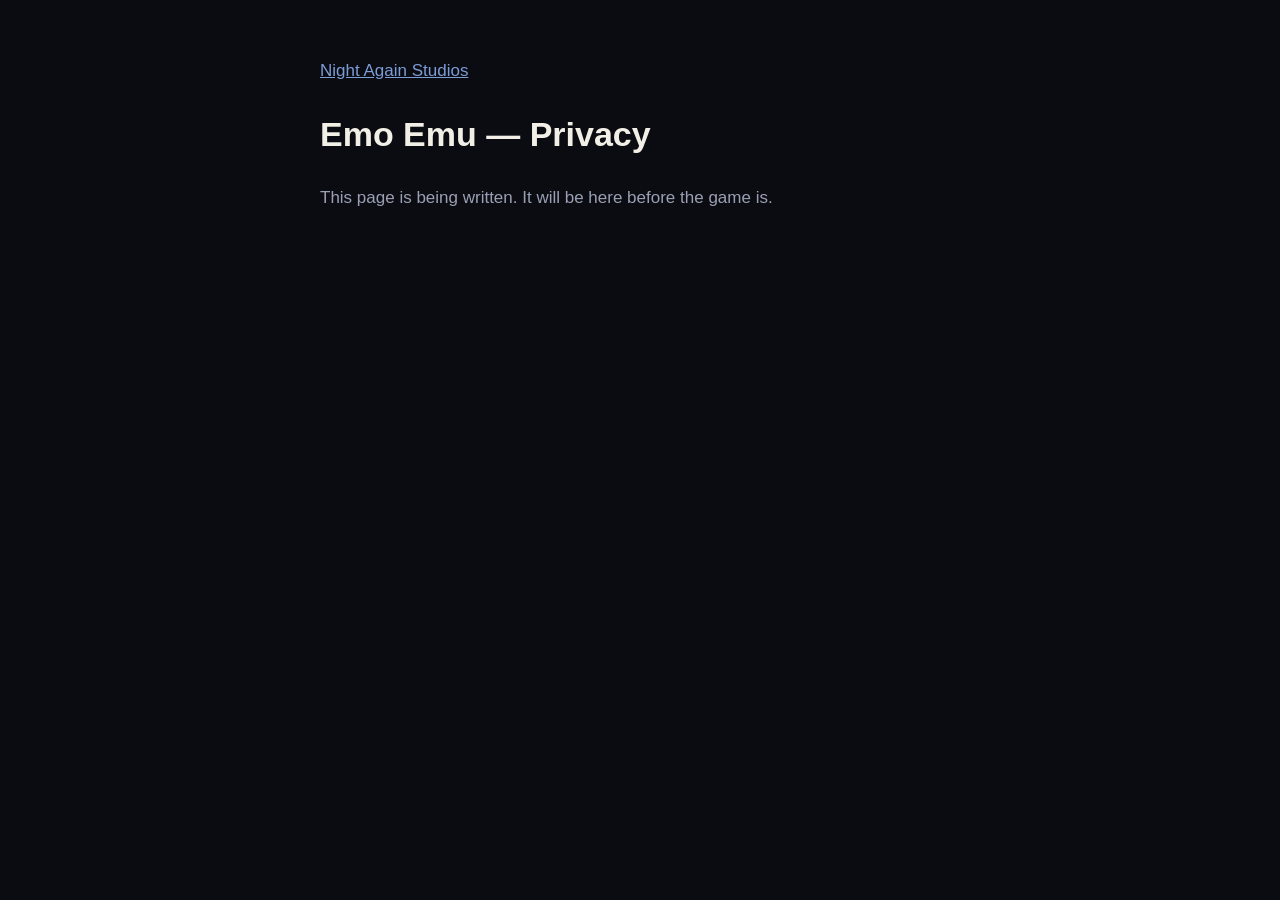
==== emoemu/privacy.html @ dc9cf729 "The studio site: the landing page with the logo, the privacy and support placeholders for Emo Emu, a" ====
<!doctype html>
<html lang="en">
<head>
<meta charset="utf-8">
<meta name="viewport" content="width=device-width, initial-scale=1">
<title>Emo Emu — Privacy</title>
<style>
  :root { --bg: #0b0b12; --ink: #f2efe6; --dim: #9aa0b4; --accent: #7c9cd6; }
  html, body { margin: 0; background: var(--bg); color: var(--ink); font: 17px/1.6 -apple-system, BlinkMacSystemFont, "Helvetica Neue", Arial, sans-serif; }
  main { max-width: 640px; margin: 0 auto; padding: 40px 20px 64px; }
  a { color: var(--accent); }
  p.dim { color: var(--dim); }
</style>
</head>
<body>
<main>
  <p><a href="/">Night Again Studios</a></p>
  <h1>Emo Emu — Privacy</h1>
  <p class="dim">This page is being written. It will be here before the game is.</p>
</main>
</body>
</html>
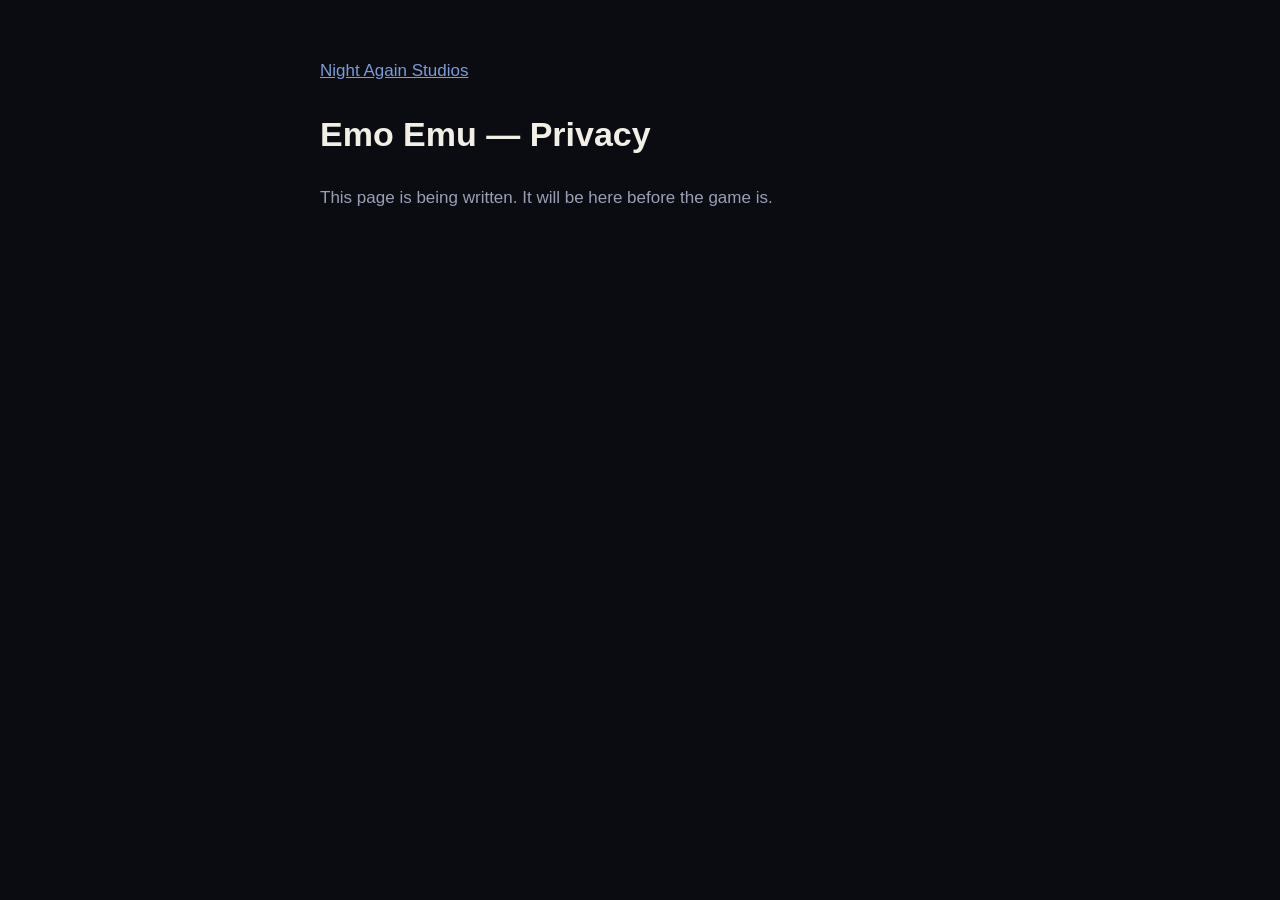
==== commit 994b771e: "The page background matches the logo's own (#0a0c12, sampled at the image's corners) so the mark ble" ====
--- a/emoemu/privacy.html
+++ b/emoemu/privacy.html
@@ -5,7 +5,7 @@
 <meta name="viewport" content="width=device-width, initial-scale=1">
 <title>Emo Emu — Privacy</title>
 <style>
-  :root { --bg: #0b0b12; --ink: #f2efe6; --dim: #9aa0b4; --accent: #7c9cd6; }
+  :root { --bg: #0a0c12; --ink: #f2efe6; --dim: #9aa0b4; --accent: #7c9cd6; }
   html, body { margin: 0; background: var(--bg); color: var(--ink); font: 17px/1.6 -apple-system, BlinkMacSystemFont, "Helvetica Neue", Arial, sans-serif; }
   main { max-width: 640px; margin: 0 auto; padding: 40px 20px 64px; }
   a { color: var(--accent); }
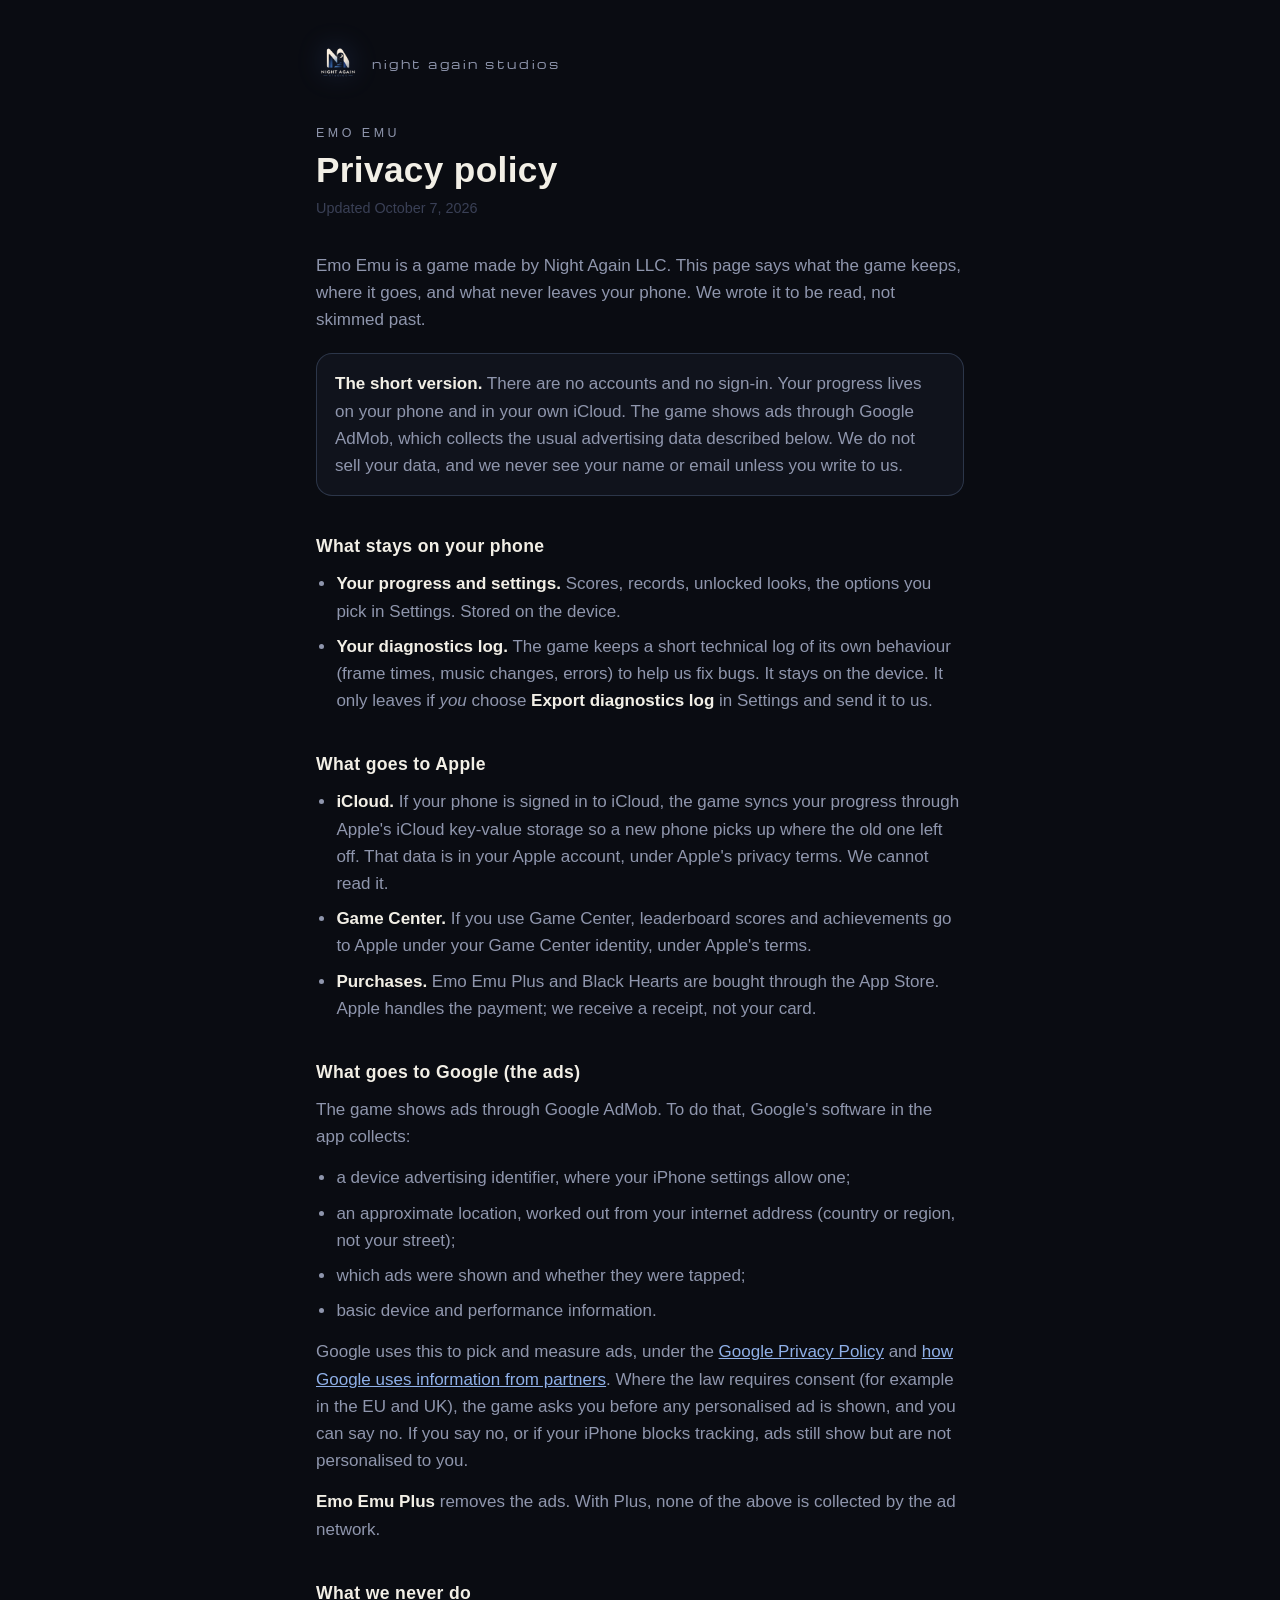
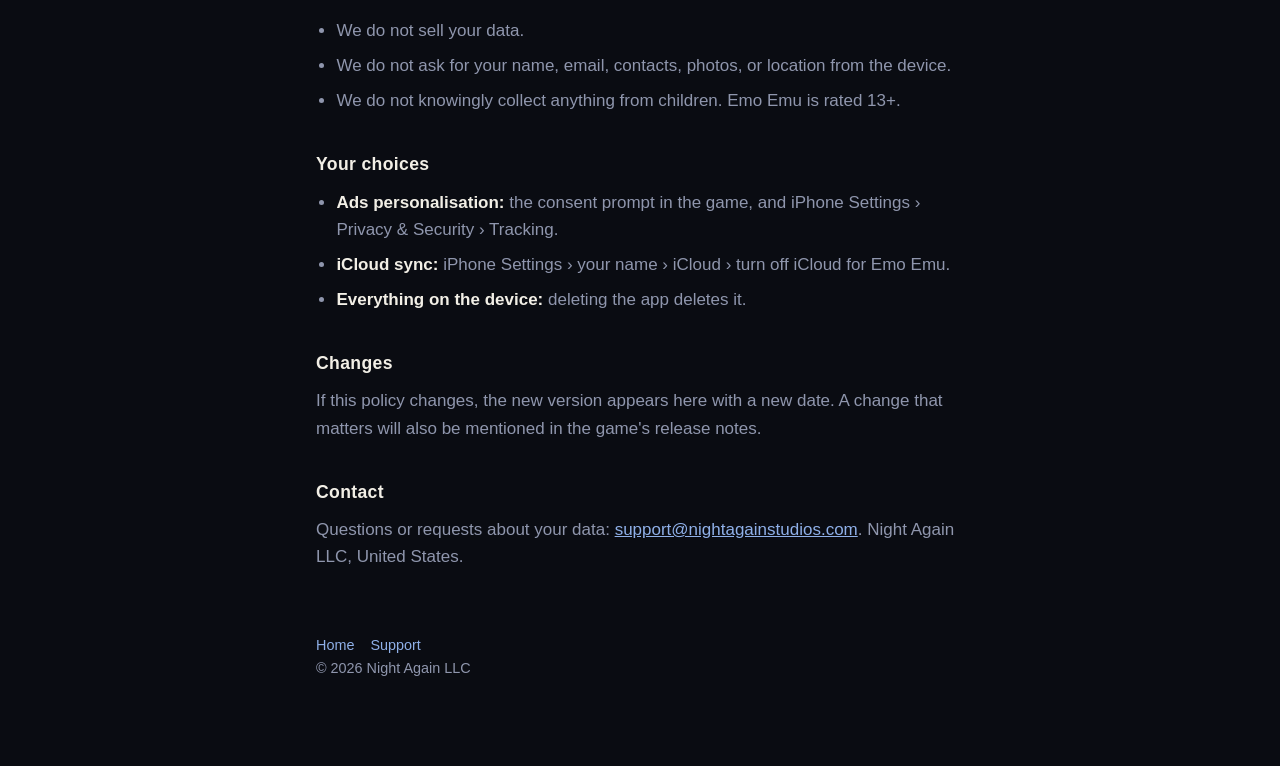
==== commit 913d50a2: "The glow returns to the mark (two drop-shadows on the transparent logo); the privacy policy and supp" ====
--- a/emoemu/privacy.html
+++ b/emoemu/privacy.html
@@ -3,20 +3,76 @@
 <head>
 <meta charset="utf-8">
 <meta name="viewport" content="width=device-width, initial-scale=1">
-<title>Emo Emu — Privacy</title>
-<style>
-  :root { --bg: #0a0c12; --ink: #f2efe6; --dim: #9aa0b4; --accent: #7c9cd6; }
-  html, body { margin: 0; background: var(--bg); color: var(--ink); font: 17px/1.6 -apple-system, BlinkMacSystemFont, "Helvetica Neue", Arial, sans-serif; }
-  main { max-width: 640px; margin: 0 auto; padding: 40px 20px 64px; }
-  a { color: var(--accent); }
-  p.dim { color: var(--dim); }
-</style>
+<title>Emo Emu Privacy Policy</title>
+<meta name="description" content="What Emo Emu keeps on your phone, what reaches Apple and Google, and what never leaves the device.">
+<link rel="icon" href="/assets/emo-emu-icon.png" type="image/png">
+<link rel="stylesheet" href="/assets/page.css">
 </head>
 <body>
 <main>
-  <p><a href="/">Night Again Studios</a></p>
-  <h1>Emo Emu — Privacy</h1>
-  <p class="dim">This page is being written. It will be here before the game is.</p>
+  <div class="crumb">
+    <a href="/"><img src="/assets/night-again-studios.png" alt="" width="1024" height="1024"></a>
+    <a href="/">night again studios</a>
+  </div>
+
+  <p class="eyebrow">Emo Emu</p>
+  <h1>Privacy policy</h1>
+  <p class="updated">Updated October 7, 2026</p>
+
+  <p>Emo Emu is a game made by Night Again LLC. This page says what the game keeps, where it goes, and what never leaves your phone. We wrote it to be read, not skimmed past.</p>
+
+  <div class="note">
+    <p><strong>The short version.</strong> There are no accounts and no sign-in. Your progress lives on your phone and in your own iCloud. The game shows ads through Google AdMob, which collects the usual advertising data described below. We do not sell your data, and we never see your name or email unless you write to us.</p>
+  </div>
+
+  <h2>What stays on your phone</h2>
+  <ul>
+    <li><strong>Your progress and settings.</strong> Scores, records, unlocked looks, the options you pick in Settings. Stored on the device.</li>
+    <li><strong>Your diagnostics log.</strong> The game keeps a short technical log of its own behaviour (frame times, music changes, errors) to help us fix bugs. It stays on the device. It only leaves if <em>you</em> choose <strong>Export diagnostics log</strong> in Settings and send it to us.</li>
+  </ul>
+
+  <h2>What goes to Apple</h2>
+  <ul>
+    <li><strong>iCloud.</strong> If your phone is signed in to iCloud, the game syncs your progress through Apple's iCloud key-value storage so a new phone picks up where the old one left off. That data is in your Apple account, under Apple's privacy terms. We cannot read it.</li>
+    <li><strong>Game Center.</strong> If you use Game Center, leaderboard scores and achievements go to Apple under your Game Center identity, under Apple's terms.</li>
+    <li><strong>Purchases.</strong> Emo Emu Plus and Black Hearts are bought through the App Store. Apple handles the payment; we receive a receipt, not your card.</li>
+  </ul>
+
+  <h2>What goes to Google (the ads)</h2>
+  <p>The game shows ads through Google AdMob. To do that, Google's software in the app collects:</p>
+  <ul>
+    <li>a device advertising identifier, where your iPhone settings allow one;</li>
+    <li>an approximate location, worked out from your internet address (country or region, not your street);</li>
+    <li>which ads were shown and whether they were tapped;</li>
+    <li>basic device and performance information.</li>
+  </ul>
+  <p>Google uses this to pick and measure ads, under the <a href="https://policies.google.com/privacy">Google Privacy Policy</a> and <a href="https://policies.google.com/technologies/partner-sites">how Google uses information from partners</a>. Where the law requires consent (for example in the EU and UK), the game asks you before any personalised ad is shown, and you can say no. If you say no, or if your iPhone blocks tracking, ads still show but are not personalised to you.</p>
+  <p><strong>Emo Emu Plus</strong> removes the ads. With Plus, none of the above is collected by the ad network.</p>
+
+  <h2>What we never do</h2>
+  <ul>
+    <li>We do not sell your data.</li>
+    <li>We do not ask for your name, email, contacts, photos, or location from the device.</li>
+    <li>We do not knowingly collect anything from children. Emo Emu is rated 13+.</li>
+  </ul>
+
+  <h2>Your choices</h2>
+  <ul>
+    <li><strong>Ads personalisation:</strong> the consent prompt in the game, and iPhone Settings &rsaquo; Privacy &amp; Security &rsaquo; Tracking.</li>
+    <li><strong>iCloud sync:</strong> iPhone Settings &rsaquo; your name &rsaquo; iCloud &rsaquo; turn off iCloud for Emo Emu.</li>
+    <li><strong>Everything on the device:</strong> deleting the app deletes it.</li>
+  </ul>
+
+  <h2>Changes</h2>
+  <p>If this policy changes, the new version appears here with a new date. A change that matters will also be mentioned in the game's release notes.</p>
+
+  <h2>Contact</h2>
+  <p>Questions or requests about your data: <a href="mailto:support@nightagainstudios.com">support@nightagainstudios.com</a>. Night Again LLC, United States.</p>
+
+  <footer>
+    <nav><a href="/">Home</a><a href="/emoemu/support">Support</a></nav>
+    <p>&copy; 2026 Night Again LLC</p>
+  </footer>
 </main>
 </body>
 </html>
--- a/assets/page.css
+++ b/assets/page.css
@@ -0,0 +1,24 @@
+@font-face { font-family: "Michroma"; src: url("/assets/fonts/Michroma-Regular.ttf") format("truetype"); font-weight: 400; font-style: normal; font-display: swap; }
+:root { --bg: #0a0c12; --ink: #f2efe6; --dim: #8f96ad; --faint: #3a4056; --accent: #8fb0e8; --panel: #10131c; --rim: rgba(143, 176, 232, 0.22); }
+* { box-sizing: border-box; }
+html, body { margin: 0; background: var(--bg); color: var(--ink); }
+body { font: 17px/1.6 -apple-system, BlinkMacSystemFont, "SF Pro Text", "Helvetica Neue", Arial, sans-serif; -webkit-font-smoothing: antialiased; }
+main { max-width: 680px; margin: 0 auto; padding: 40px 16px 72px; }
+.crumb { display: flex; align-items: center; gap: 12px; margin-bottom: 36px; }
+.crumb img { width: 44px; height: 44px; filter: drop-shadow(0 0 14px rgba(79, 118, 206, 0.45)); }
+.crumb a { color: var(--dim); text-decoration: none; font-family: "Michroma", "Avenir Next", Arial, sans-serif; font-size: 0.72rem; letter-spacing: 0.22em; text-transform: lowercase; }
+.crumb a:hover, .crumb a:focus-visible { color: var(--accent); outline: none; }
+.eyebrow { font-size: 0.78rem; letter-spacing: 0.28em; text-transform: uppercase; color: var(--dim); margin: 0 0 6px; }
+h1 { font-size: clamp(1.7rem, 6vw, 2.2rem); line-height: 1.15; margin: 0 0 6px; letter-spacing: 0.01em; text-wrap: balance; }
+.updated { color: var(--faint); font-size: 0.9rem; margin: 0 0 32px; }
+h2 { font-size: 1.1rem; letter-spacing: 0.02em; margin: 36px 0 10px; color: var(--ink); }
+p, li { color: var(--dim); margin: 0 0 14px; }
+p strong, li strong { color: var(--ink); font-weight: 600; }
+ul { padding-left: 1.2em; margin: 0 0 14px; }
+li { margin-bottom: 8px; }
+a { color: var(--accent); }
+.note { background: var(--panel); border: 1px solid var(--rim); border-radius: 16px; padding: 16px 18px; margin: 20px 0; }
+.note p:last-child { margin-bottom: 0; }
+footer { margin-top: 64px; color: var(--faint); font-size: 0.9rem; }
+footer nav a { margin-right: 16px; color: var(--accent); text-decoration: none; }
+footer nav a:hover { text-decoration: underline; }
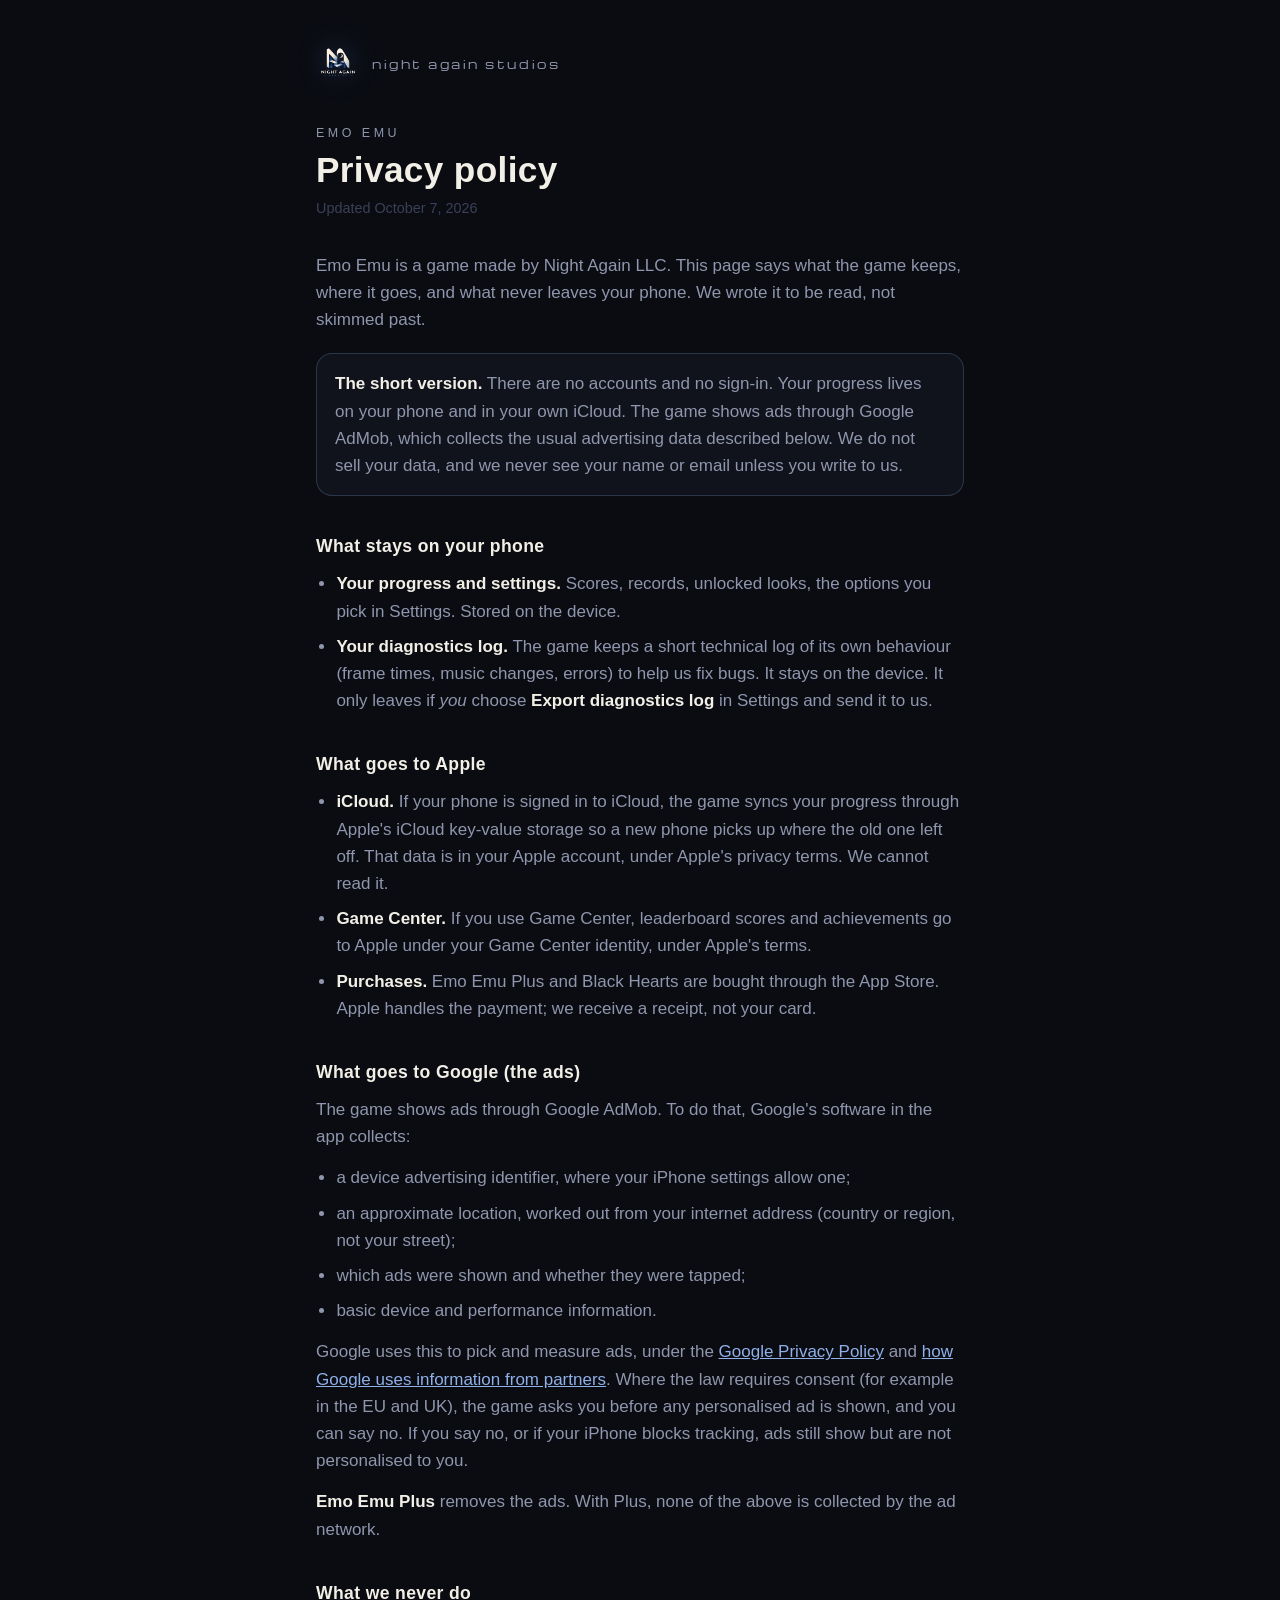
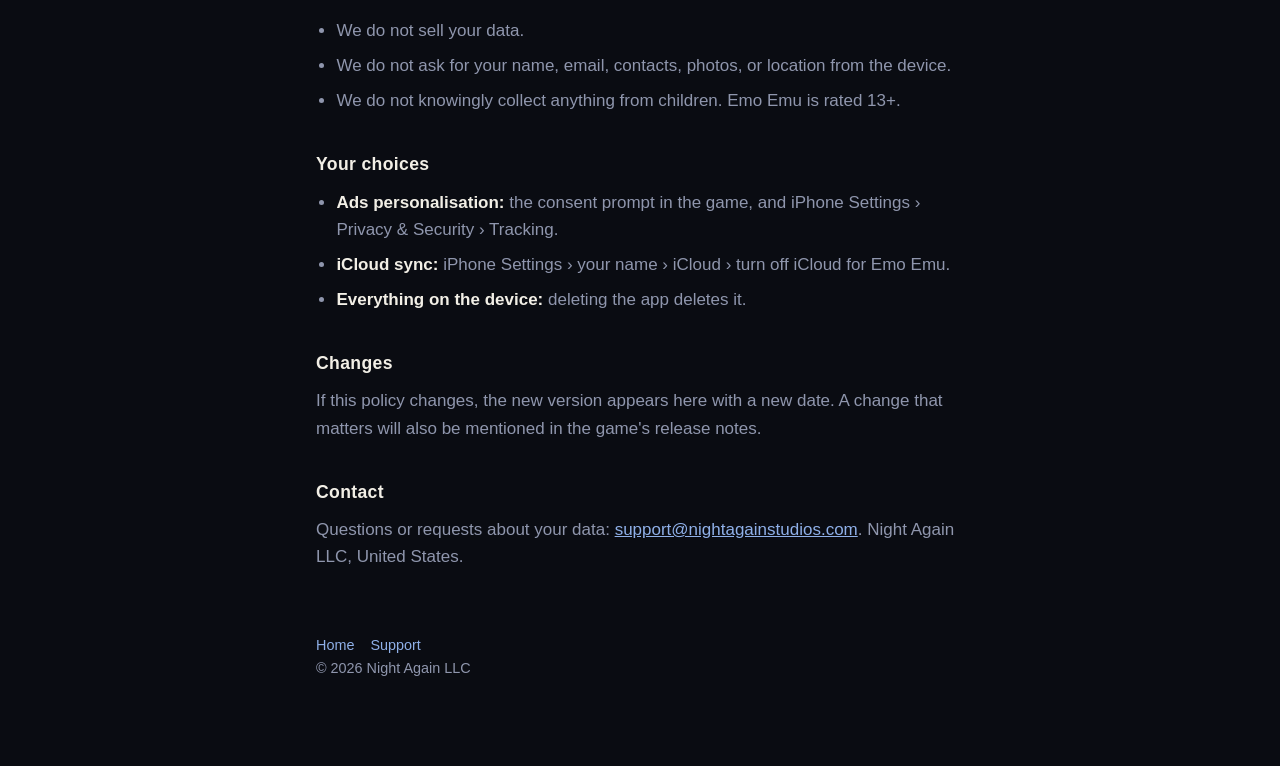
==== commit e9307937: "The owner's three notes: the logo served from the 1254 original (the 1024 downscale was the GitHub a" ====
--- a/emoemu/privacy.html
+++ b/emoemu/privacy.html
@@ -11,7 +11,7 @@
 <body>
 <main>
   <div class="crumb">
-    <a href="/"><img src="/assets/night-again-studios.png" alt="" width="1024" height="1024"></a>
+    <a href="/"><img src="/assets/night-again-studios.png" alt="" width="1254" height="1254"></a>
     <a href="/">night again studios</a>
   </div>
 
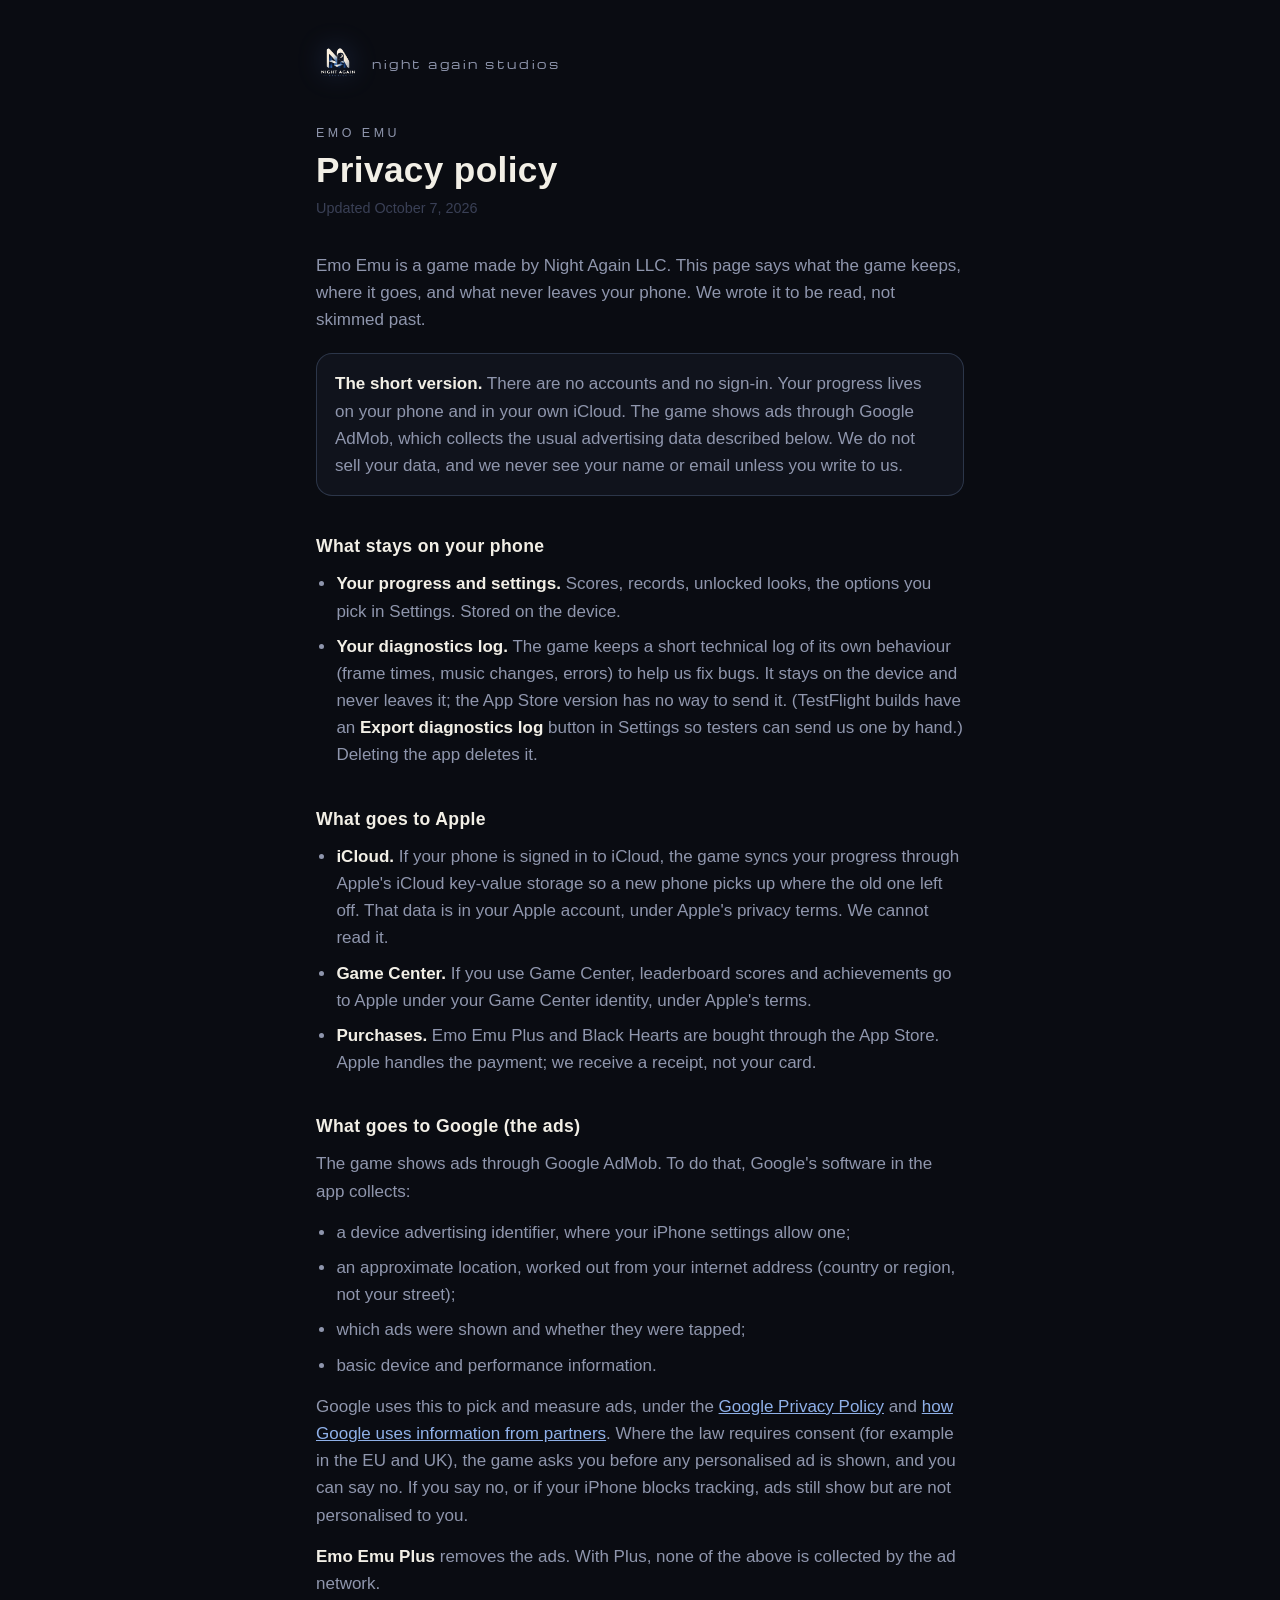
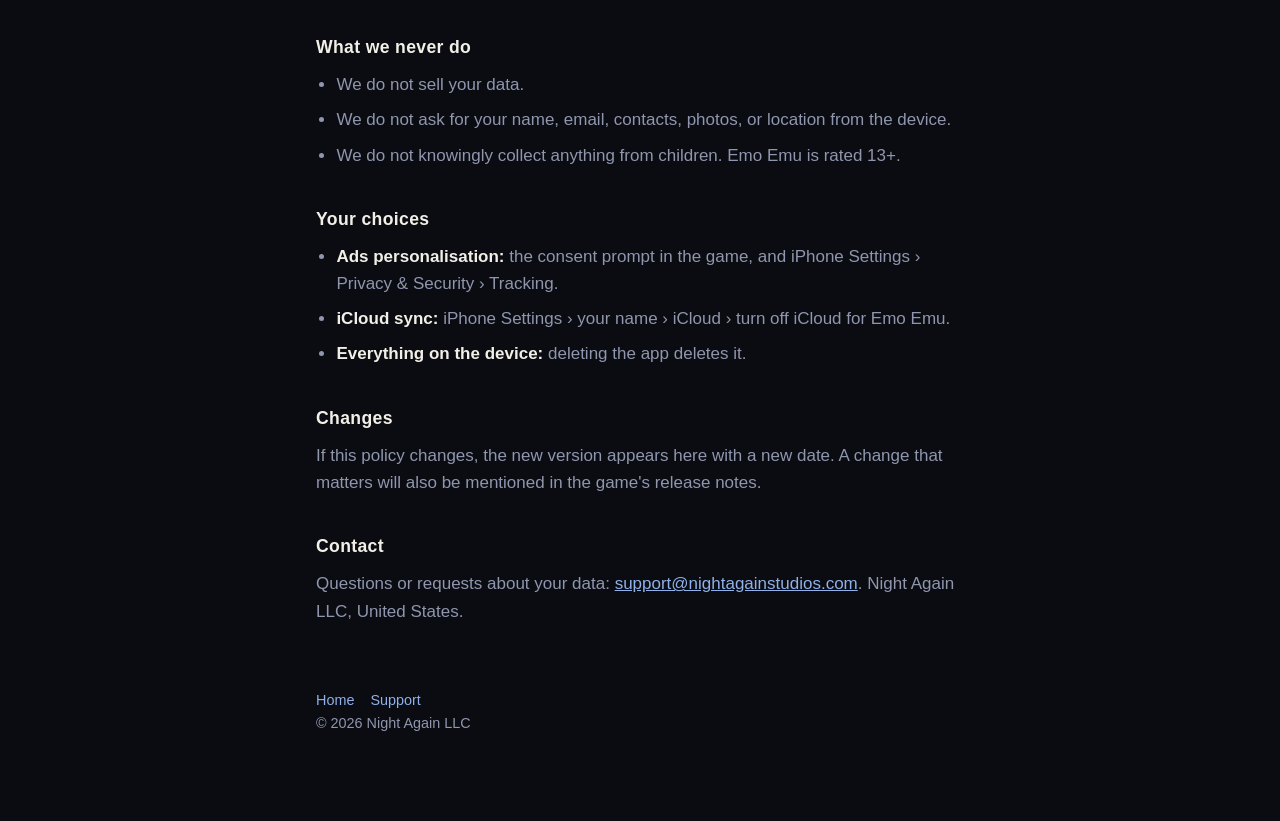
==== commit eb60736a: "Privacy and support tell the truth about the diagnostics log: the App Store build keeps it on the ph" ====
--- a/emoemu/privacy.html
+++ b/emoemu/privacy.html
@@ -28,7 +28,7 @@
   <h2>What stays on your phone</h2>
   <ul>
     <li><strong>Your progress and settings.</strong> Scores, records, unlocked looks, the options you pick in Settings. Stored on the device.</li>
-    <li><strong>Your diagnostics log.</strong> The game keeps a short technical log of its own behaviour (frame times, music changes, errors) to help us fix bugs. It stays on the device. It only leaves if <em>you</em> choose <strong>Export diagnostics log</strong> in Settings and send it to us.</li>
+    <li><strong>Your diagnostics log.</strong> The game keeps a short technical log of its own behaviour (frame times, music changes, errors) to help us fix bugs. It stays on the device and never leaves it; the App Store version has no way to send it. (TestFlight builds have an <strong>Export diagnostics log</strong> button in Settings so testers can send us one by hand.) Deleting the app deletes it.</li>
   </ul>
 
   <h2>What goes to Apple</h2>
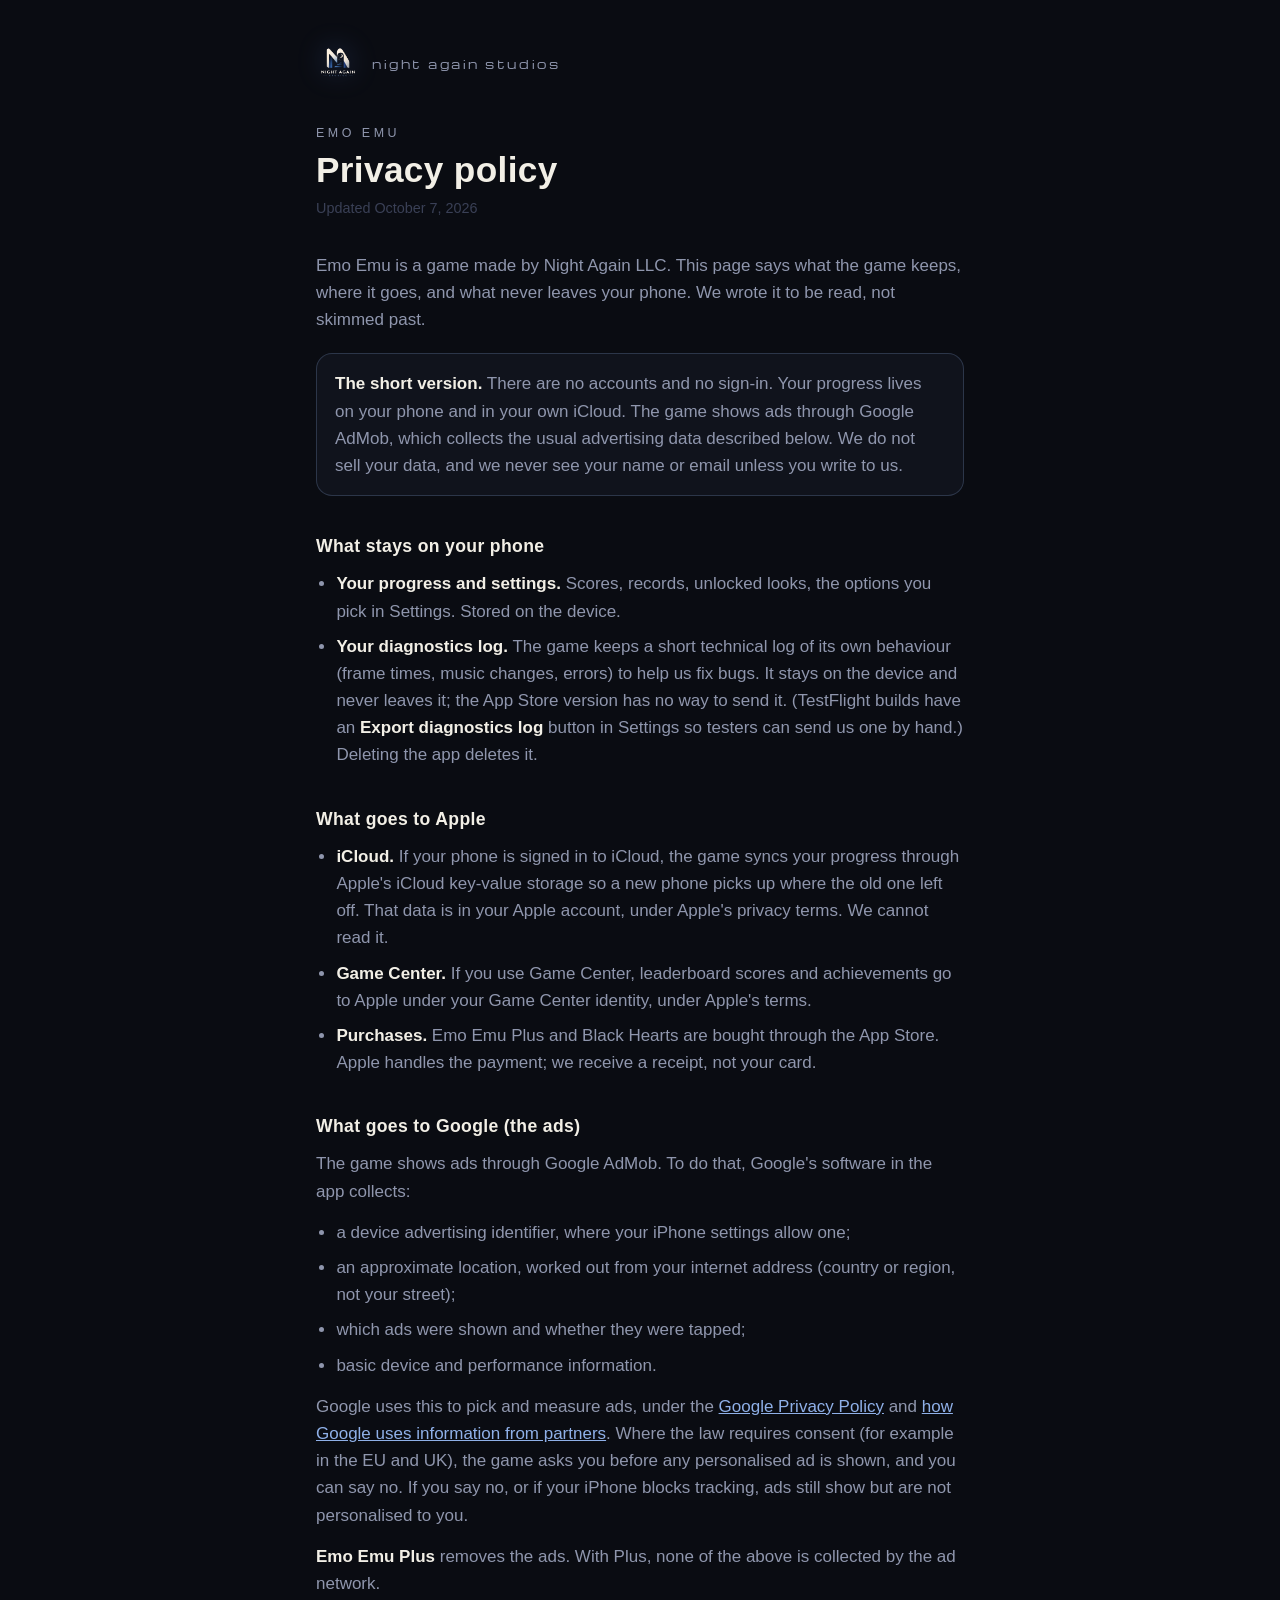
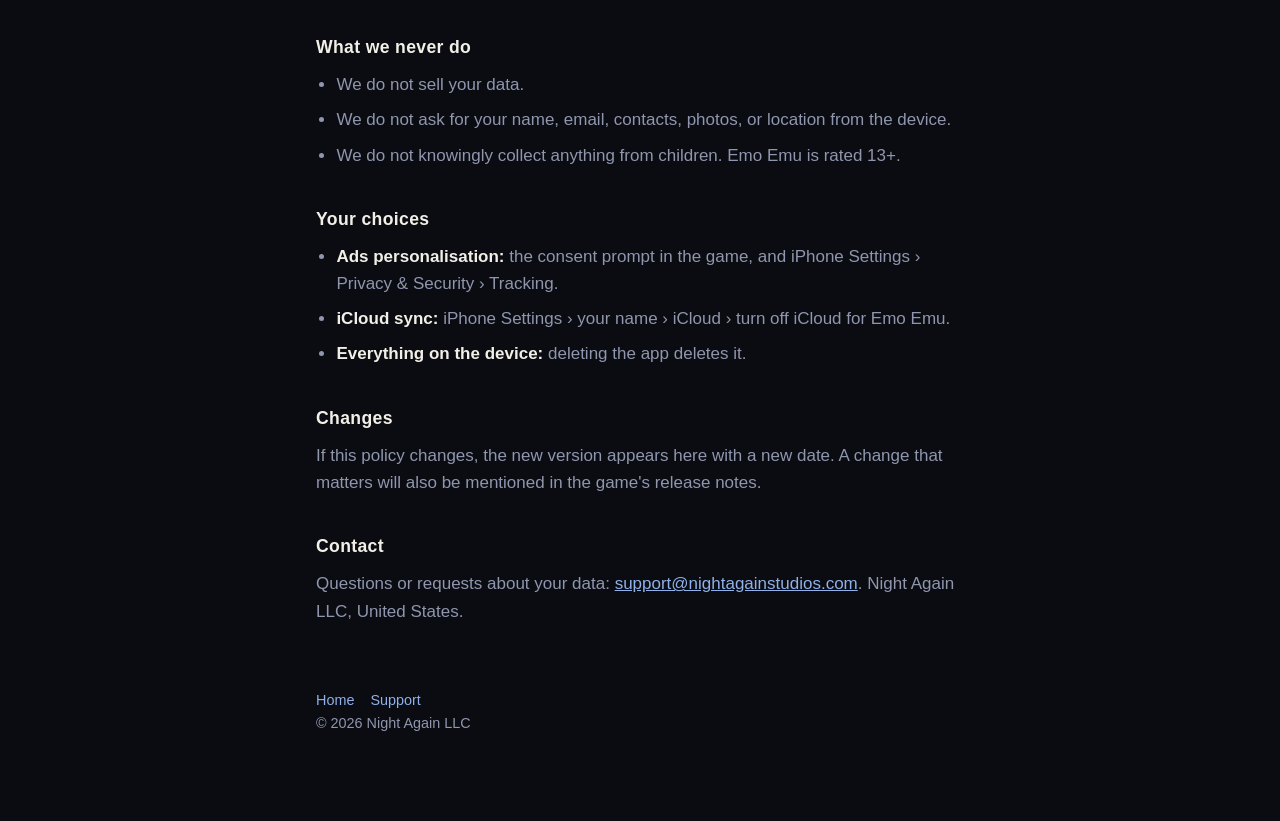
==== commit 0963818e: "The favicon is the studio mark, not the game's icon: the monogram cut from the transparent logo (too" ====
--- a/emoemu/privacy.html
+++ b/emoemu/privacy.html
@@ -5,7 +5,12 @@
 <meta name="viewport" content="width=device-width, initial-scale=1">
 <title>Emo Emu Privacy Policy</title>
 <meta name="description" content="What Emo Emu keeps on your phone, what reaches Apple and Google, and what never leaves the device.">
-<link rel="icon" href="/assets/emo-emu-icon.png" type="image/png">
+<link rel="icon" href="/assets/favicon-32.png" sizes="32x32" type="image/png">
+<link rel="icon" href="/assets/favicon-16.png" sizes="16x16" type="image/png">
+<link rel="icon" href="/assets/favicon-192.png" sizes="192x192" type="image/png">
+<link rel="apple-touch-icon" href="/assets/apple-touch-icon.png" sizes="180x180">
+<link rel="manifest" href="/site.webmanifest">
+<meta name="theme-color" content="#0a0c12">
 <link rel="stylesheet" href="/assets/page.css">
 </head>
 <body>
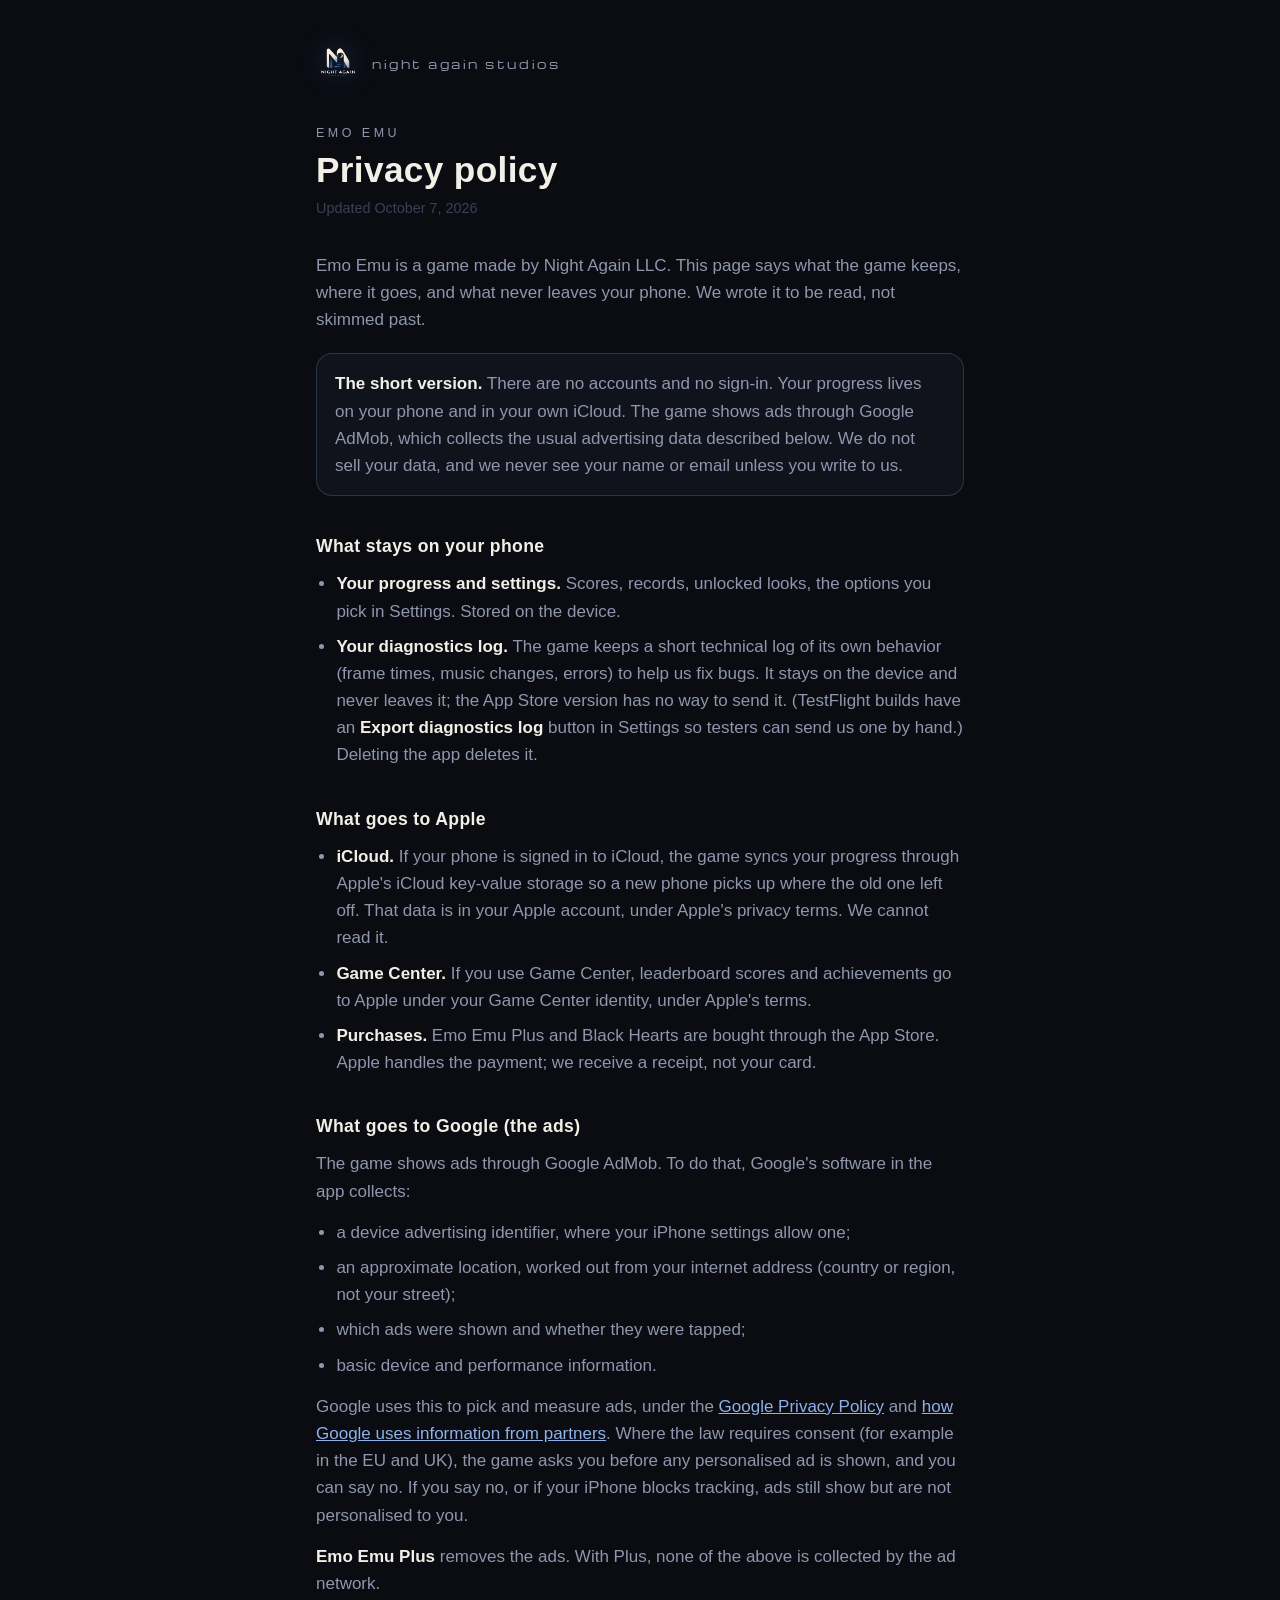
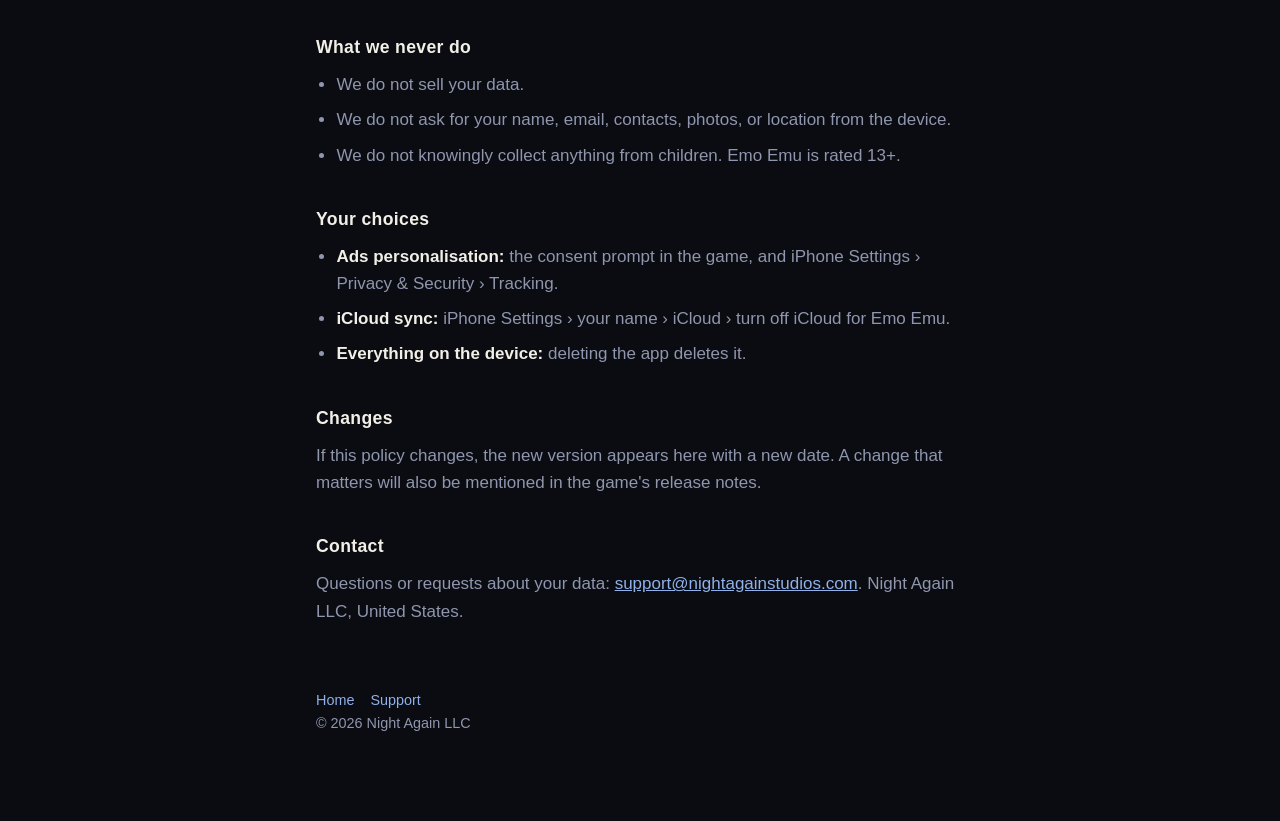
==== commit 3282d066: "American English throughout: color, center, behavior, license (the owner's rule for every player-fac" ====
--- a/emoemu/privacy.html
+++ b/emoemu/privacy.html
@@ -33,7 +33,7 @@
   <h2>What stays on your phone</h2>
   <ul>
     <li><strong>Your progress and settings.</strong> Scores, records, unlocked looks, the options you pick in Settings. Stored on the device.</li>
-    <li><strong>Your diagnostics log.</strong> The game keeps a short technical log of its own behaviour (frame times, music changes, errors) to help us fix bugs. It stays on the device and never leaves it; the App Store version has no way to send it. (TestFlight builds have an <strong>Export diagnostics log</strong> button in Settings so testers can send us one by hand.) Deleting the app deletes it.</li>
+    <li><strong>Your diagnostics log.</strong> The game keeps a short technical log of its own behavior (frame times, music changes, errors) to help us fix bugs. It stays on the device and never leaves it; the App Store version has no way to send it. (TestFlight builds have an <strong>Export diagnostics log</strong> button in Settings so testers can send us one by hand.) Deleting the app deletes it.</li>
   </ul>
 
   <h2>What goes to Apple</h2>
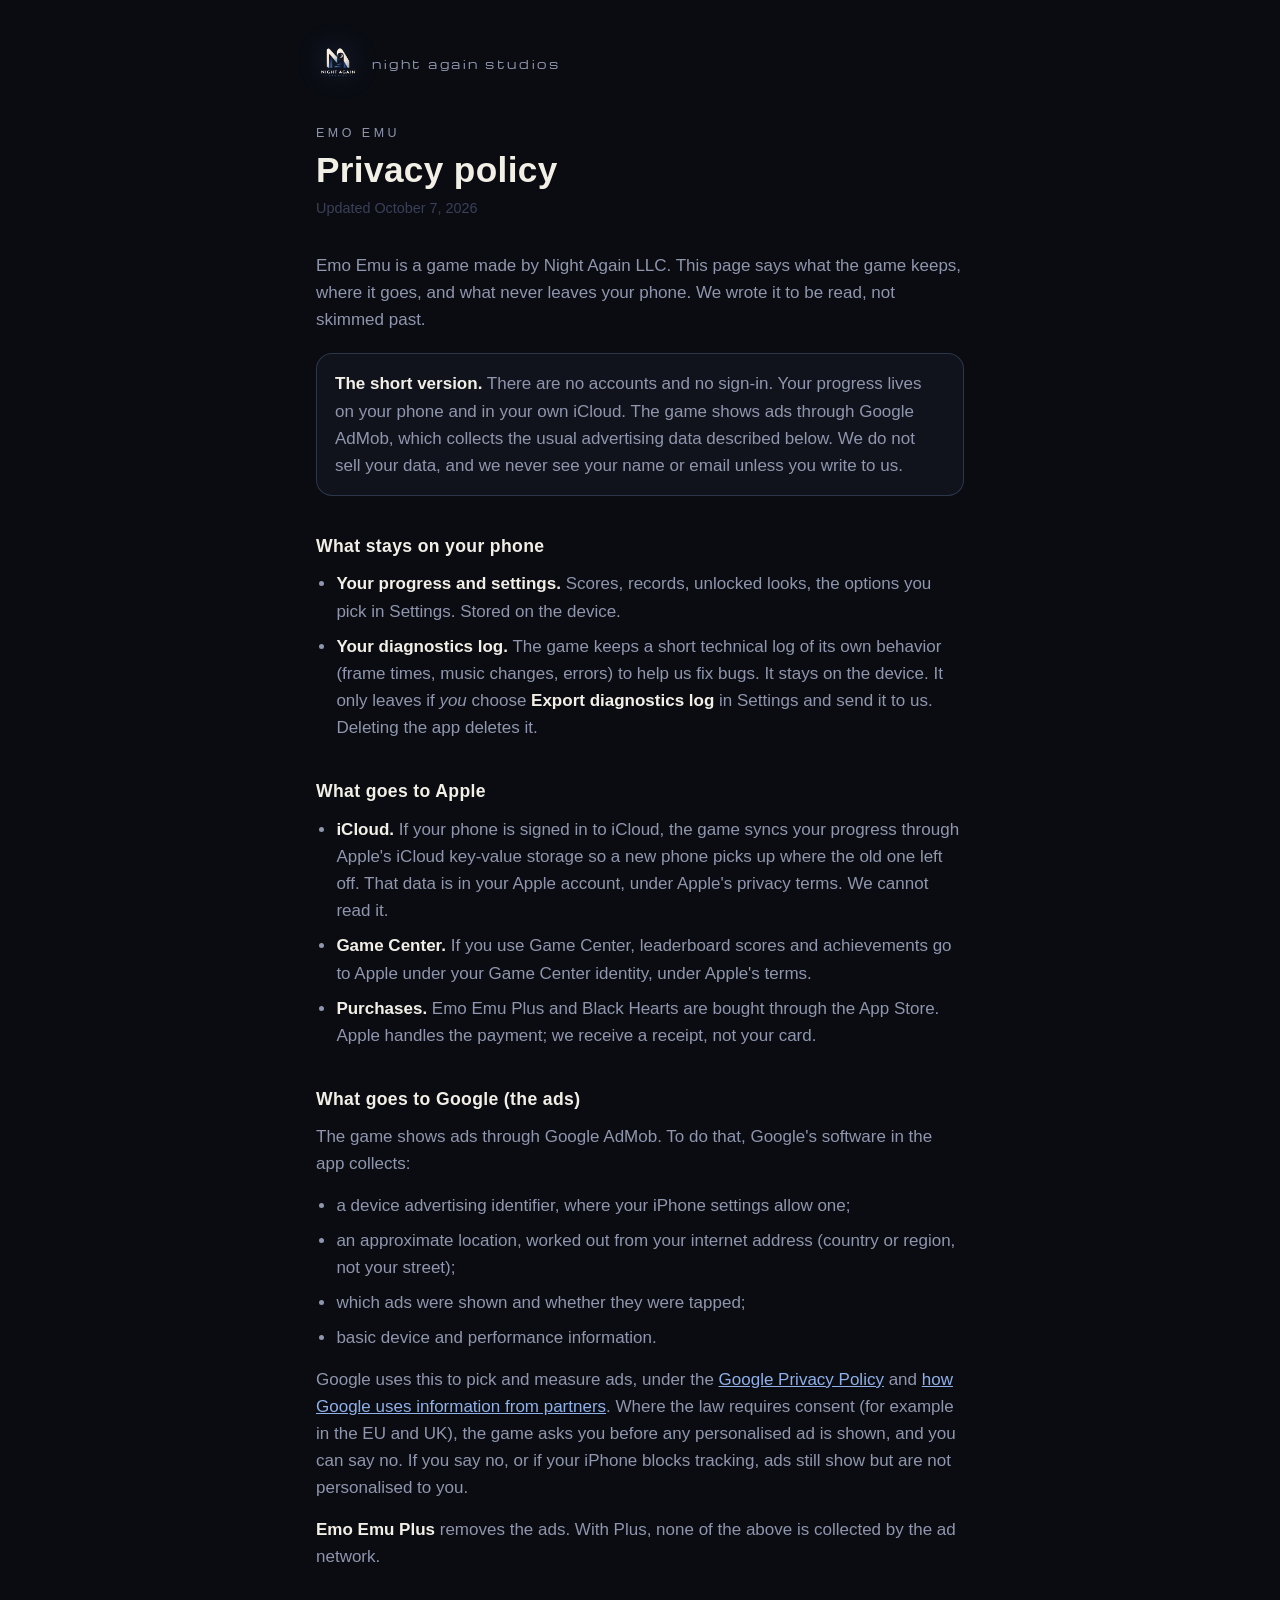
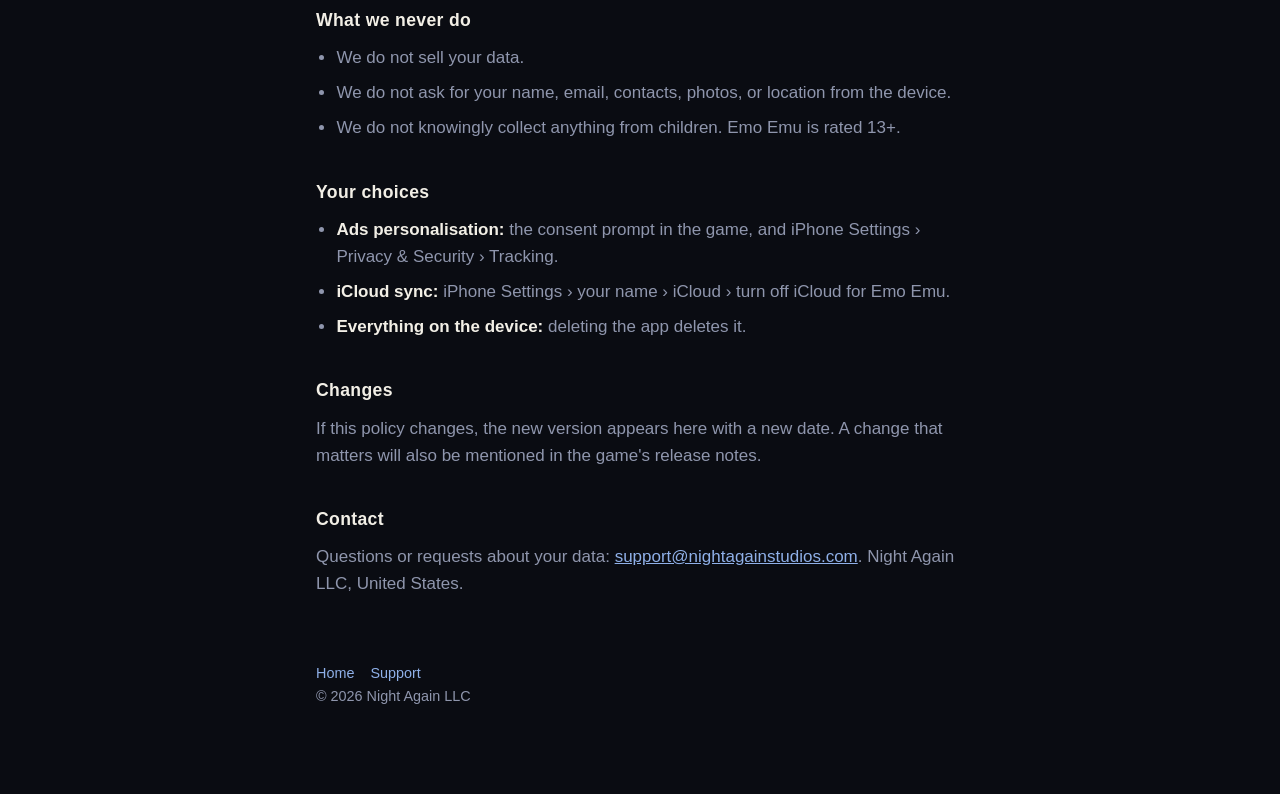
==== commit ebc045d9: "The diagnostics log can be exported by every player again (Batch 949 ships the row in the App Store " ====
--- a/emoemu/privacy.html
+++ b/emoemu/privacy.html
@@ -33,7 +33,7 @@
   <h2>What stays on your phone</h2>
   <ul>
     <li><strong>Your progress and settings.</strong> Scores, records, unlocked looks, the options you pick in Settings. Stored on the device.</li>
-    <li><strong>Your diagnostics log.</strong> The game keeps a short technical log of its own behavior (frame times, music changes, errors) to help us fix bugs. It stays on the device and never leaves it; the App Store version has no way to send it. (TestFlight builds have an <strong>Export diagnostics log</strong> button in Settings so testers can send us one by hand.) Deleting the app deletes it.</li>
+    <li><strong>Your diagnostics log.</strong> The game keeps a short technical log of its own behavior (frame times, music changes, errors) to help us fix bugs. It stays on the device. It only leaves if <em>you</em> choose <strong>Export diagnostics log</strong> in Settings and send it to us. Deleting the app deletes it.</li>
   </ul>
 
   <h2>What goes to Apple</h2>
